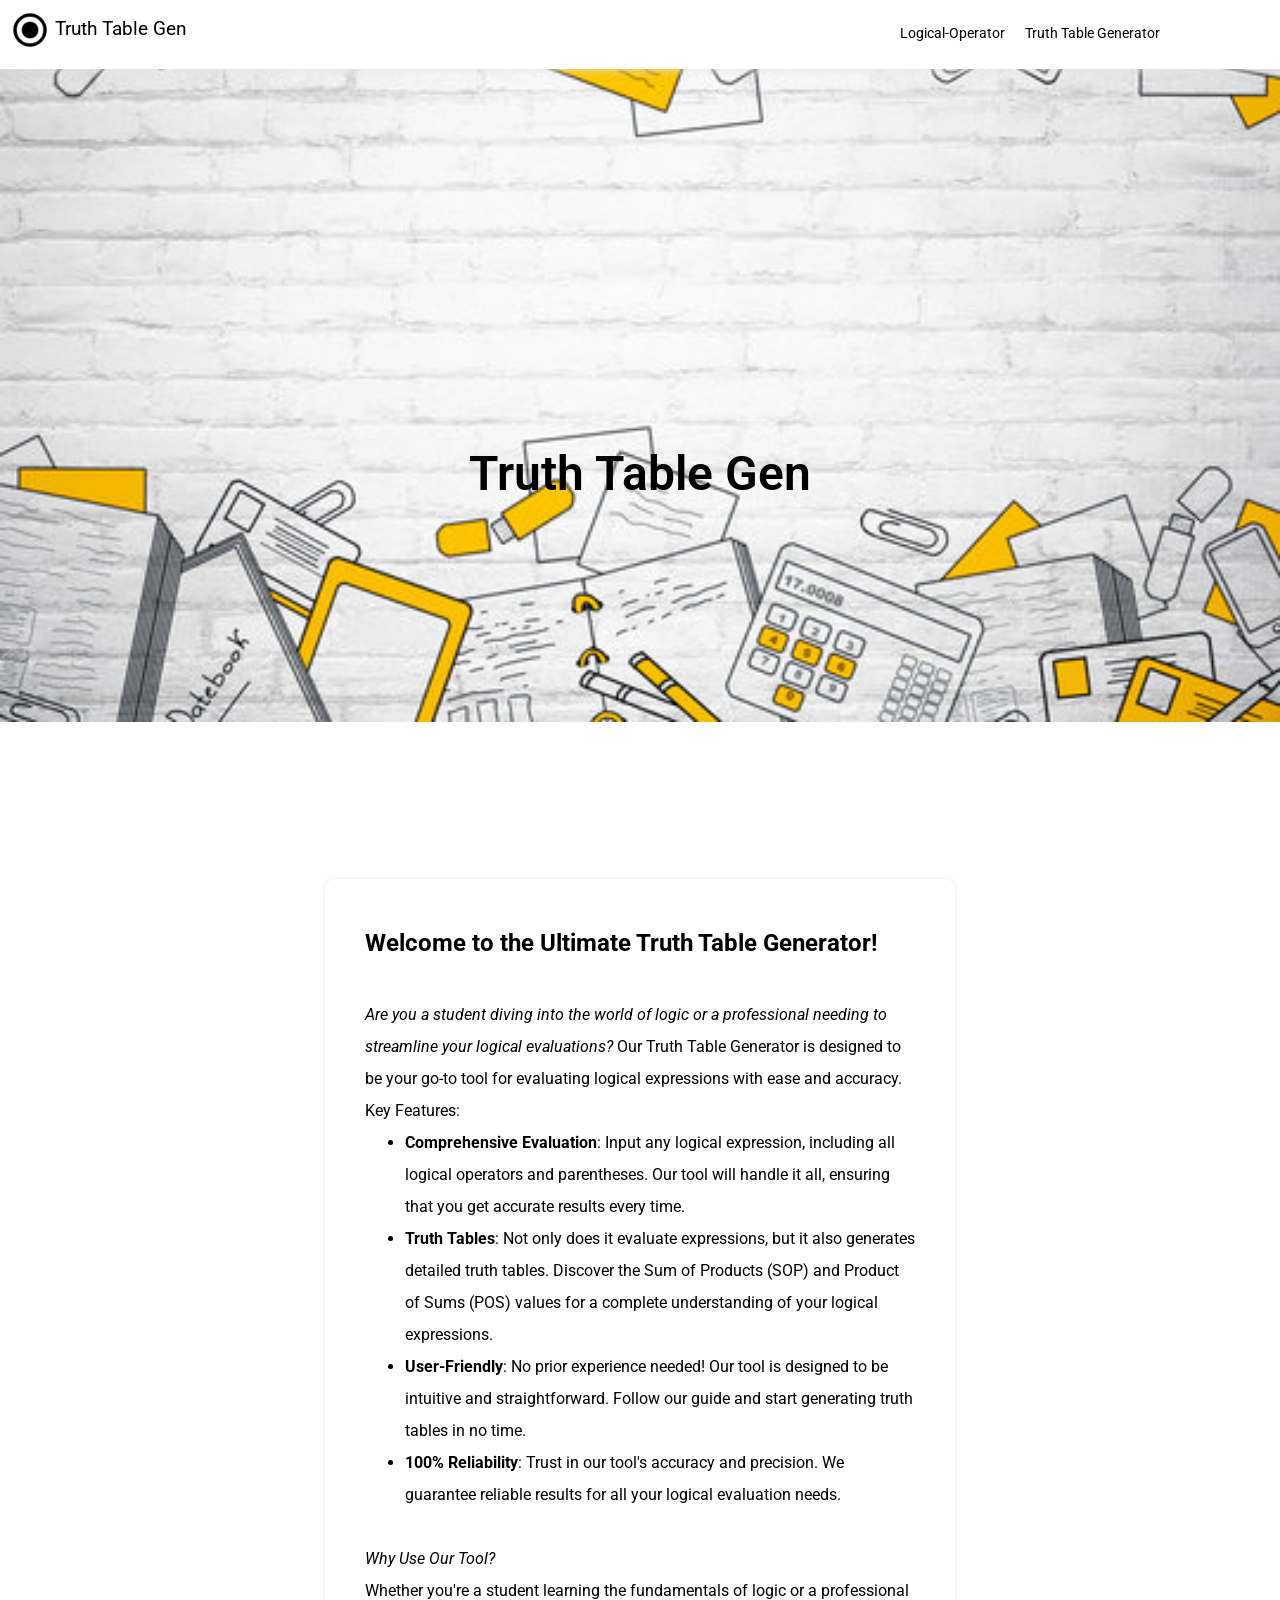
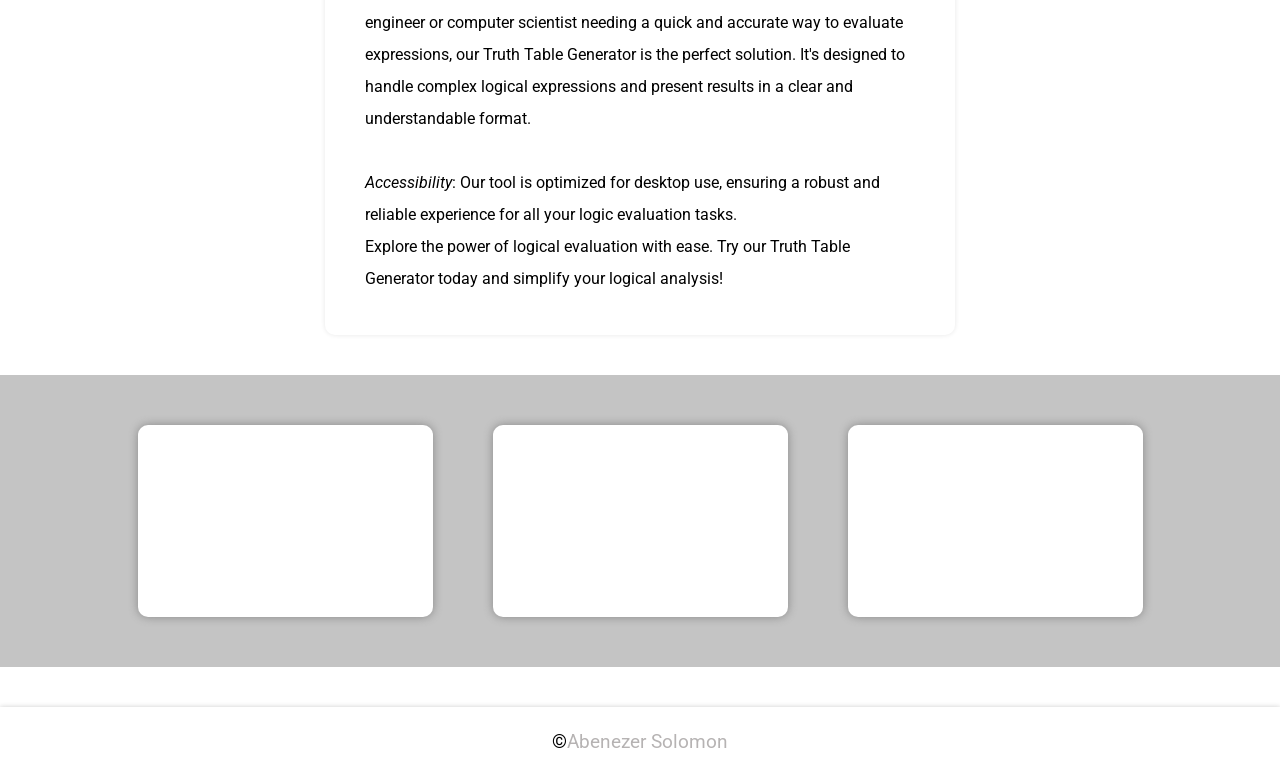
==== index.html @ 1e679d5d "batman" ====
<!DOCTYPE html>
<html lang="en">
<head>
    <meta charset="UTF-8">
    <meta name="viewport" content="width=device-width, initial-scale=1.0">
    <title>Truth Table Generator</title>
    <link rel="stylesheet" href="../styles/style.css">
    <link rel="icon" href="/images/favicon.svg">
    <link rel="preconnect" href="https://fonts.googleapis.com">
    <link rel="preconnect" href="https://fonts.gstatic.com" crossorigin>
    <link href="https://fonts.googleapis.com/css2?family=Edu+AU+VIC+WA+NT+Hand:wght@400..700&family=Pacifico&family=Roboto:ital,wght@0,100;0,300;0,400;0,500;0,700;0,900;1,100;1,300;1,400;1,500;1,700;1,900&family=Skranji:wght@400;700&display=swap" rel="stylesheet">
</head>
<body>
    <div id="header">
        <div id="brand">
            <div id="logo"><img src="../images/logo.png" alt=""></div>
            Truth Table Gen
        </div>
        <div id="navbars">
            <ul>
                <li><a href="pages/logicalOperation.html">Logical-Operator</a></li>
                <li><a href="pages/truthTable.html">Truth Table Generator</a></li>
            </ul>
        </div>

    </div>
    <div id="main">
        <div id="intro">
            Truth Table Gen
        </div>
        <div id="message">
        <div id="left"></div>
      <div id="msg">
        <h2>Welcome to the Ultimate Truth Table Generator!</h2>
        <br/>

<em>Are you a student diving into the world of logic or a professional needing to streamline your logical evaluations?</em> Our Truth Table Generator is designed to be your go-to tool for evaluating logical expressions with ease and accuracy.
<br/>
Key Features:
<ul>
    <li><strong>Comprehensive Evaluation</strong>: Input any logical expression, including all logical operators and parentheses. Our tool will handle it all, ensuring that you get accurate results every time.</li>
    <li><strong>Truth Tables</strong>: Not only does it evaluate expressions, but it also generates detailed truth tables. Discover the Sum of Products (SOP) and Product of Sums (POS) values for a complete understanding of your logical expressions.</li>
    <li><strong>User-Friendly</strong>: No prior experience needed! Our tool is designed to be intuitive and straightforward. Follow our guide and start generating truth tables in no time.
    </li>
    <li><strong>100% Reliability</strong>: Trust in our tool's accuracy and precision. We guarantee reliable results for all your logical evaluation needs.</li>
</ul>
<br>
<em>Why Use Our Tool?</em>
<br>
Whether you're a student learning the fundamentals of logic or a professional engineer or computer scientist needing a quick and accurate way to evaluate expressions, our Truth Table Generator is the perfect solution. It's designed to handle complex logical expressions and present results in a clear and understandable format.<br/>
<br/>
<em>Accessibility</em>: Our tool is optimized for desktop use, ensuring a robust and reliable experience for all your logic evaluation tasks.<br/>
Explore the power of logical evaluation with ease. Try our Truth Table Generator today and simplify your logical analysis!

      </div>
      <div id="right"></div>
    </div>
    <div id="feedback">
        <div></div>
        <div></div>
        <div></div>
    </div>
    </div>
    <div id="footer">
        &copy; <a href="https://github.com/abnsol">   Abenezer Solomon</a>
    </div>
    
</body>
</html>
---- styles/style.css ----
*, *::before, *::after {
    box-sizing: border-box; /*1. Use a more-intuitive box-sizing model.*/
}

* {
    margin: 0; /* 2. Remove default margin */
}

body {
    line-height: 2; /* Typographic tweaks! 3. Add accessible line-height  4. Improve text rendering */
    -webkit-font-smoothing: antialiased;
    font-size: 10px;
    display: flex;
    flex-direction: column;
    align-items: stretch;
    min-height: 100vh;
    font-family: "roboto";
}

img, picture, video, canvas, svg { /* 5. Improve media defaults */
    display: block;
    max-width: 100%;
}

input, button, textarea, select { /* 6. Remove built-in form typography styles */
    font: inherit;
}

p, h1, h2, h3, h4, h5, h6 { /*7. Avoid text overflows */
    overflow-wrap: break-word;
}

#root, #__next { /* 8. Create a root stacking context */
    isolation: isolate;
}

#header{
    display: flex;
    min-width: 100%;
    justify-content: space-between;
    position:sticky;
    padding: 10px;
    box-shadow: 0 0 10px rgb(226, 226, 226);
    top:0;
    background-color: white;
}


#brand{
    font-size: 1.2rem;
    display: flex;
    gap: 5px;
}

#logo{
    width: 40px;
    height: 40px;
}

#header ul{
    list-style: none;
    display: flex;
    gap: 20px;
    font-size: 0.9rem;
    padding: 10px;
    margin-right:100px ;
}   

#main{
    flex:1;
    display: flex;
    align-items: stretch;
}



#footer{
    display: flex;
    justify-content: center;
    align-items: center;
    min-height: 70px;
    font-size: 1.2rem;
    background-color: rgb(255, 255, 255);
    box-shadow: 0 0 5px rgb(207, 207, 207);
}

#footer a{
    color:  rgb(182, 179, 179);
}

a{
    text-decoration: none;
}

#header a{
    color: black;
}

#main{
    display: flex;
    flex-direction: column;
    align-items: stretch;
}

#msg{
    max-inline-size: 70ch;
    font-size: 1rem;
    box-shadow: 0 0 5px rgb(231, 231, 231);
    padding: 20px;
    flex: 4;
    border-radius: 10px;
    padding: 40px;
}

#message{
    display: flex;
    align-items: stretch;
    width: 100%;
}

/* div{
    border: 1px solid red;
}  */

#left,#right{
    flex: 1;
}

#intro{
    display: flex;
    min-height: 90vh;
    background-color: rgb(156, 188, 247);

    background: url(../images/intro-bg.jpg) 0px -200px/cover no-repeat scroll;
    align-items: center;
    justify-content: center;
    font-size: 3rem;
    font-weight: 600;
}

#feedback{
    display: flex;
    gap: 60px;
    justify-content: center;
    margin: 40px;
    background-color: rgb(196, 196, 196);
    min-width: 100%;
    margin-left: 0px;
    padding: 50px;
}

#feedback div{
    min-width: 25%;
    min-height: 12rem;
    background-color: white;
    border-radius: 10px;
    box-shadow: 0 0 10px rgb(136, 136, 136);
}
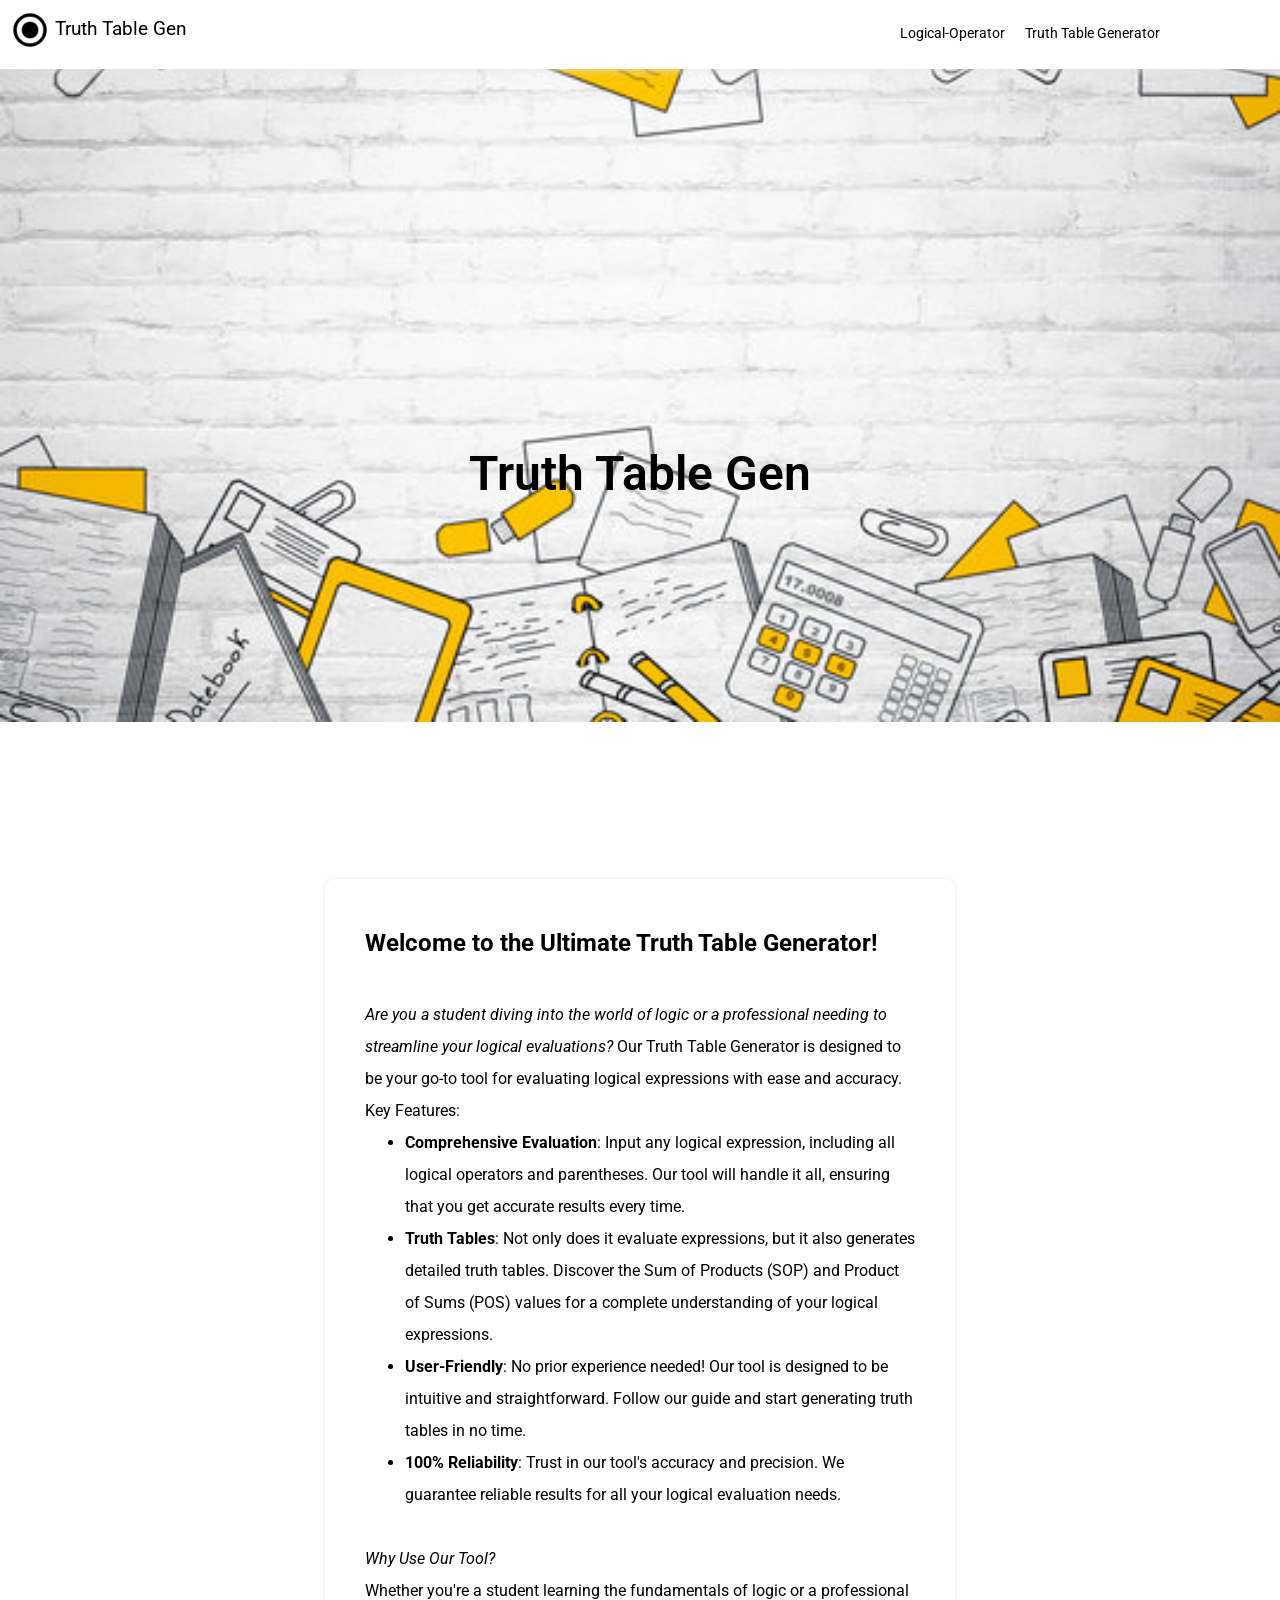
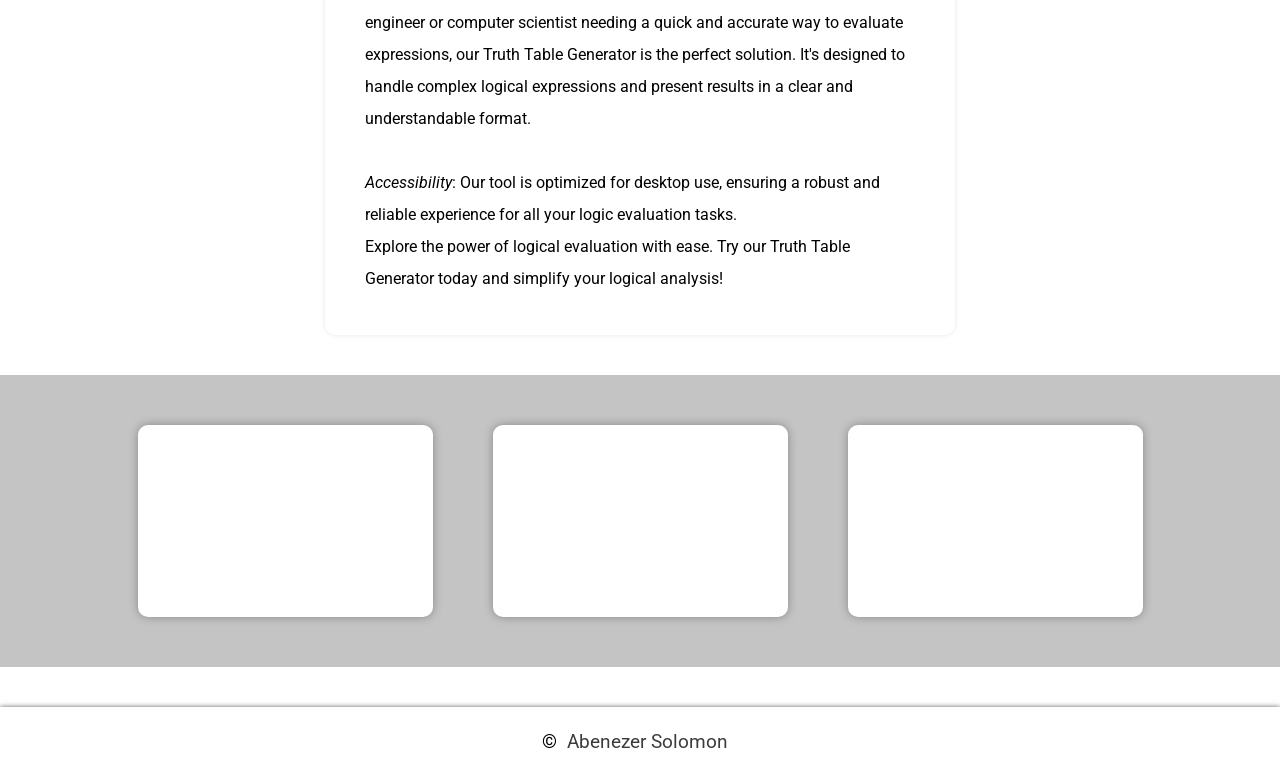
==== commit 1da3bab6: "fix link urls" ====
--- a/index.html
+++ b/index.html
@@ -4,8 +4,8 @@
     <meta charset="UTF-8">
     <meta name="viewport" content="width=device-width, initial-scale=1.0">
     <title>Truth Table Generator</title>
-    <link rel="stylesheet" href="../styles/style.css">
-    <link rel="icon" href="/images/favicon.svg">
+    <link rel="stylesheet" href="styles/style.css">
+    <link rel="icon" href="images/favicon.svg">
     <link rel="preconnect" href="https://fonts.googleapis.com">
     <link rel="preconnect" href="https://fonts.gstatic.com" crossorigin>
     <link href="https://fonts.googleapis.com/css2?family=Edu+AU+VIC+WA+NT+Hand:wght@400..700&family=Pacifico&family=Roboto:ital,wght@0,100;0,300;0,400;0,500;0,700;0,900;1,100;1,300;1,400;1,500;1,700;1,900&family=Skranji:wght@400;700&display=swap" rel="stylesheet">
@@ -13,7 +13,7 @@
 <body>
     <div id="header">
         <div id="brand">
-            <div id="logo"><img src="../images/logo.png" alt=""></div>
+            <div id="logo"><img src="images/logo.png" alt=""></div>
             Truth Table Gen
         </div>
         <div id="navbars">
--- a/styles/style.css
+++ b/styles/style.css
@@ -81,11 +81,12 @@
     min-height: 70px;
     font-size: 1.2rem;
     background-color: rgb(255, 255, 255);
-    box-shadow: 0 0 5px rgb(207, 207, 207);
+    box-shadow: 0 0 5px rgb(99, 95, 95);
 }
 
 #footer a{
-    color:  rgb(182, 179, 179);
+    color:  rgb(61, 59, 59);
+    margin: 10px;
 }
 
 a{
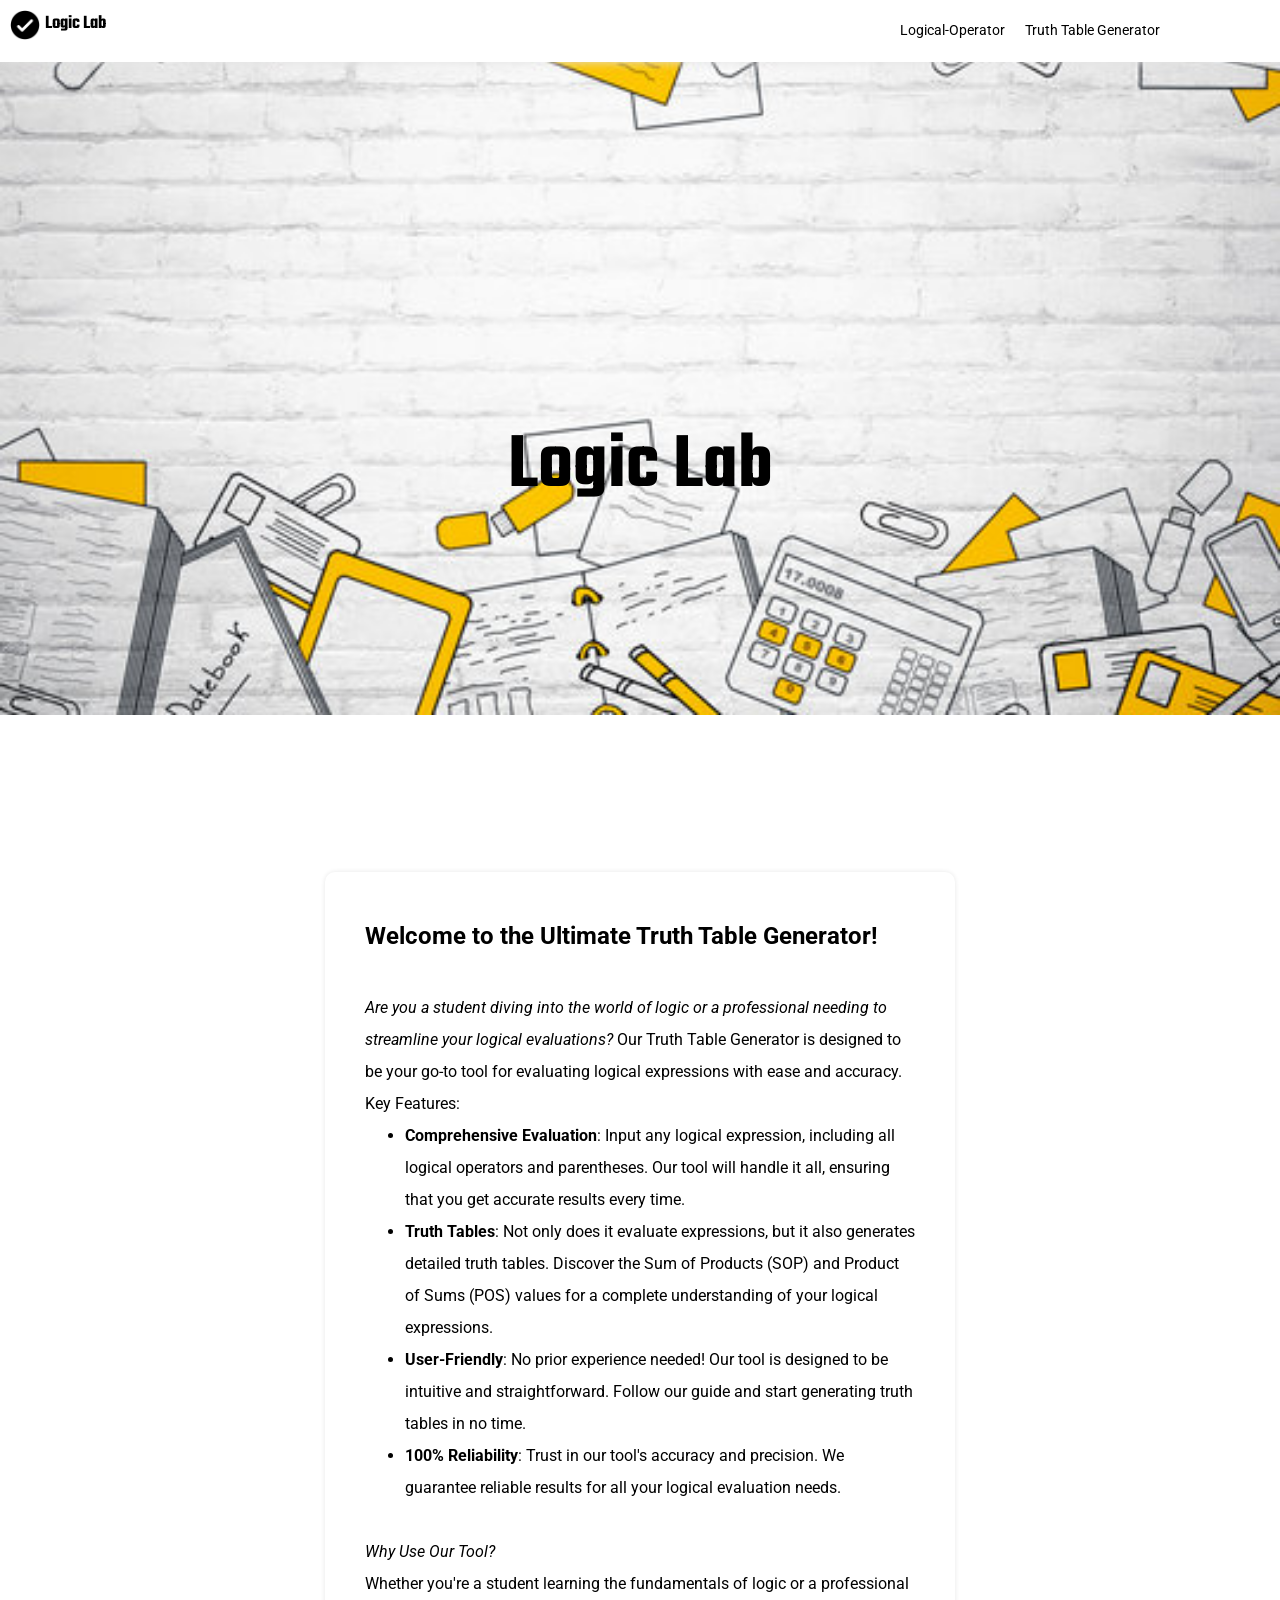
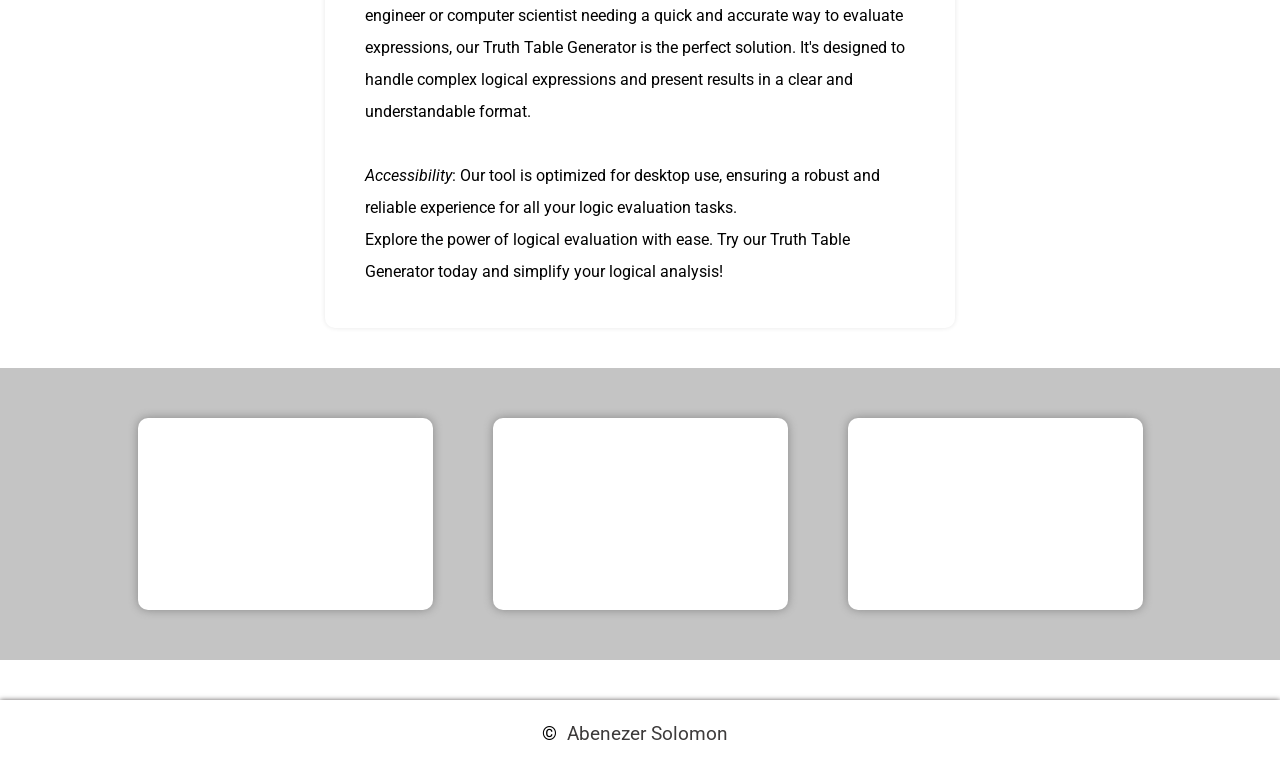
==== commit 5f2e3fbf: "add event listener for collapse menu" ====
--- a/index.html
+++ b/index.html
@@ -9,12 +9,13 @@
     <link rel="preconnect" href="https://fonts.googleapis.com">
     <link rel="preconnect" href="https://fonts.gstatic.com" crossorigin>
     <link href="https://fonts.googleapis.com/css2?family=Edu+AU+VIC+WA+NT+Hand:wght@400..700&family=Pacifico&family=Roboto:ital,wght@0,100;0,300;0,400;0,500;0,700;0,900;1,100;1,300;1,400;1,500;1,700;1,900&family=Skranji:wght@400;700&display=swap" rel="stylesheet">
+    <link href="https://fonts.googleapis.com/css2?family=Edu+AU+VIC+WA+NT+Hand:wght@400..700&family=Pacifico&family=Roboto:ital,wght@0,100;0,300;0,400;0,500;0,700;0,900;1,100;1,300;1,400;1,500;1,700;1,900&family=Skranji:wght@400;700&family=Teko:wght@300..700&display=swap" rel="stylesheet">
 </head>
 <body>
     <div id="header">
         <div id="brand">
             <div id="logo"><img src="images/logo.png" alt=""></div>
-            Truth Table Gen
+            Logic Lab
         </div>
         <div id="navbars">
             <ul>
@@ -26,7 +27,7 @@
     </div>
     <div id="main">
         <div id="intro">
-            Truth Table Gen
+            Logic Lab
         </div>
         <div id="message">
         <div id="left"></div>
--- a/styles/style.css
+++ b/styles/style.css
@@ -7,7 +7,7 @@
 }
 
 body {
-    line-height: 2; /* Typographic tweaks! 3. Add accessible line-height  4. Improve text rendering */
+    line-height: 1.5; /* Typographic tweaks! 3. Add accessible line-height  4. Improve text rendering */
     -webkit-font-smoothing: antialiased;
     font-size: 10px;
     display: flex;
@@ -45,16 +45,17 @@
     background-color: white;
 }
 
-
 #brand{
+    font-family: "Teko";
     font-size: 1.2rem;
+    font-weight: 600;
     display: flex;
     gap: 5px;
 }
 
 #logo{
-    width: 40px;
-    height: 40px;
+    width: 30px;
+    height: 30px;
 }
 
 #header ul{
@@ -70,6 +71,7 @@
     flex:1;
     display: flex;
     align-items: stretch;
+    line-height: 2;
 }
 
 
@@ -135,8 +137,9 @@
     background: url(../images/intro-bg.jpg) 0px -200px/cover no-repeat scroll;
     align-items: center;
     justify-content: center;
-    font-size: 3rem;
+    font-size: 5rem;
     font-weight: 600;
+    font-family:"Teko",'Trebuchet MS', 'Lucida Sans Unicode', 'Lucida Grande', 'Lucida Sans', Arial, sans-serif;
 }
 
 #feedback{
